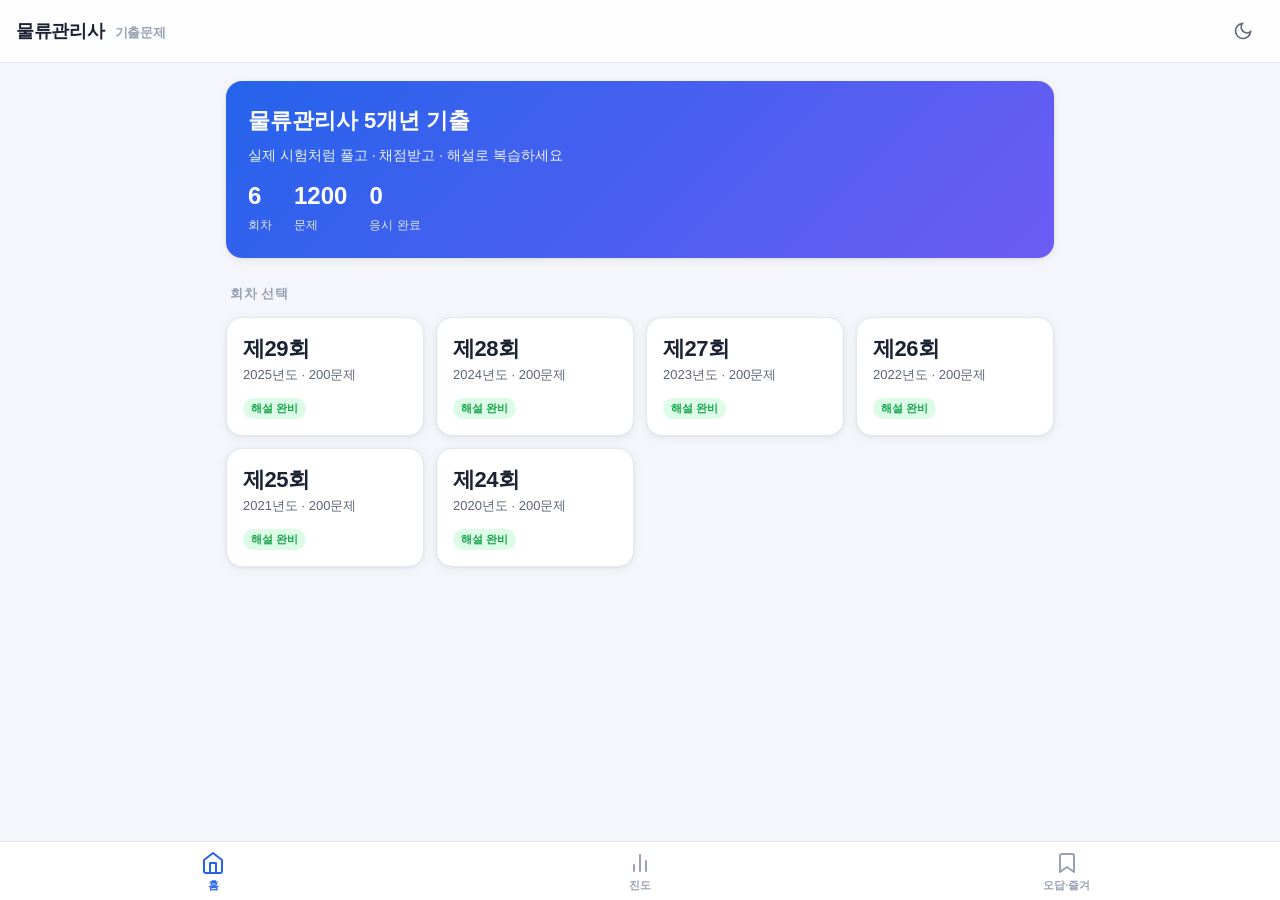
==== app/index.html @ 4aba22b7 "물류관리사 6개년 기출 풀이 PWA 앱 추가 + 24~27회 해설 800문항 생성 - app/ : 설치형 PWA (시험 풀이·자동채점·합격판정·해설·오답노트·진도) - docs/ " ====
<!DOCTYPE html>
<html lang="ko">
<head>
  <meta charset="UTF-8">
  <meta name="viewport" content="width=device-width, initial-scale=1.0, viewport-fit=cover">
  <title>물류관리사 기출문제</title>
  <meta name="description" content="물류관리사 5개년 기출문제 풀이 앱 · 해설 포함">
  <meta name="theme-color" content="#2563eb">
  <meta name="apple-mobile-web-app-capable" content="yes">
  <meta name="apple-mobile-web-app-status-bar-style" content="default">
  <meta name="apple-mobile-web-app-title" content="물류관리사 기출">
  <link rel="manifest" href="manifest.webmanifest">
  <link rel="apple-touch-icon" href="icons/apple-touch-icon.png">
  <link rel="stylesheet" href="css/style.css">
</head>
<body>
  <div id="app">
    <div class="loading">
      <div class="spinner"></div>
      <p>기출문제 불러오는 중…</p>
    </div>
  </div>
  <div id="toast"></div>
  <script src="js/app.js"></script>
</body>
</html>
---- app/css/style.css ----
/* ===== 물류관리사 기출문제 앱 — 디자인 시스템 ===== */
:root {
  --bg: #f4f6fb;
  --surface: #ffffff;
  --surface-2: #eef1f7;
  --text: #1a2233;
  --text-dim: #5b6577;
  --text-mute: #98a1b3;
  --border: #e2e7f0;
  --primary: #2563eb;
  --primary-dim: #dbe6ff;
  --primary-ink: #1747b8;
  --success: #16a34a;
  --success-bg: #dcfce7;
  --danger: #dc2626;
  --danger-bg: #fee2e2;
  --warn: #d97706;
  --warn-bg: #fef3c7;
  --shadow: 0 2px 12px rgba(20,30,60,.06), 0 1px 3px rgba(20,30,60,.05);
  --shadow-lg: 0 12px 40px rgba(20,30,60,.16);
  --radius: 16px;
  --radius-sm: 11px;
  --s1: #3b82f6; --s2: #8b5cf6; --s3: #06b6d4; --s4: #10b981; --s5: #f59e0b;
  --maxw: 860px;
}
:root[data-theme="dark"] {
  --bg: #0f1420;
  --surface: #182031;
  --surface-2: #212b3f;
  --text: #e7ecf5;
  --text-dim: #a3adc0;
  --text-mute: #74809a;
  --border: #2a344a;
  --primary: #4f83ff;
  --primary-dim: #1e2c4d;
  --primary-ink: #a9c5ff;
  --success: #34d399; --success-bg: #123726;
  --danger: #f87171; --danger-bg: #3a1a1c;
  --warn: #fbbf24; --warn-bg: #3a2c10;
  --shadow: 0 2px 14px rgba(0,0,0,.3);
  --shadow-lg: 0 16px 48px rgba(0,0,0,.5);
}

* { box-sizing: border-box; -webkit-tap-highlight-color: transparent; }
html, body { margin: 0; padding: 0; height: 100%; }
body {
  font-family: -apple-system, BlinkMacSystemFont, "Segoe UI", "Malgun Gothic",
    "Apple SD Gothic Neo", "Noto Sans KR", Roboto, sans-serif;
  background: var(--bg);
  color: var(--text);
  line-height: 1.6;
  font-size: 17px;
  -webkit-font-smoothing: antialiased;
  overscroll-behavior-y: none;
}
button { font-family: inherit; cursor: pointer; border: none; background: none; color: inherit; }
::selection { background: var(--primary-dim); }

/* ===== 레이아웃 ===== */
#app { min-height: 100%; display: flex; flex-direction: column; }
.topbar {
  position: sticky; top: 0; z-index: 40;
  display: flex; align-items: center; gap: 12px;
  padding: max(env(safe-area-inset-top), 10px) 16px 10px;
  background: color-mix(in srgb, var(--surface) 88%, transparent);
  backdrop-filter: saturate(1.6) blur(12px);
  border-bottom: 1px solid var(--border);
}
.topbar .brand { font-weight: 800; font-size: 18px; letter-spacing: -.02em; }
.topbar .brand small { color: var(--text-mute); font-weight: 600; font-size: 13px; margin-left: 6px; }
.topbar .spacer { flex: 1; }
.icon-btn {
  width: 42px; height: 42px; border-radius: 12px; display: grid; place-items: center;
  color: var(--text-dim); transition: background .15s;
}
.icon-btn:active { background: var(--surface-2); }
.back-btn {
  display: inline-flex; align-items: center; gap: 6px; font-weight: 700;
  color: var(--primary); font-size: 16px; padding: 8px 4px;
}

.screen { flex: 1; width: 100%; max-width: var(--maxw); margin: 0 auto; padding: 18px 16px 40px; }
.pagettl { font-size: 26px; font-weight: 800; letter-spacing: -.02em; margin: 6px 0 4px; }
.subttl { color: var(--text-dim); margin: 0 0 20px; font-size: 15px; }

/* ===== 홈: 연도 카드 ===== */
.hero {
  background: linear-gradient(135deg, var(--primary), #6d5cf5);
  color: #fff; border-radius: var(--radius); padding: 22px 22px 20px;
  margin-bottom: 22px; box-shadow: var(--shadow);
}
.hero h1 { margin: 0 0 6px; font-size: 22px; font-weight: 800; }
.hero p { margin: 0; opacity: .92; font-size: 14px; }
.hero .stat-row { display: flex; gap: 22px; margin-top: 16px; }
.hero .stat b { display: block; font-size: 24px; font-weight: 800; line-height: 1.1; }
.hero .stat span { font-size: 12px; opacity: .85; }

.section-label { font-size: 13px; font-weight: 800; color: var(--text-mute); text-transform: uppercase; letter-spacing: .04em; margin: 26px 4px 12px; }
.year-grid { display: grid; grid-template-columns: repeat(auto-fill, minmax(160px, 1fr)); gap: 12px; }
.year-card {
  background: var(--surface); border: 1px solid var(--border); border-radius: var(--radius);
  padding: 16px; text-align: left; box-shadow: var(--shadow); transition: transform .12s, box-shadow .12s;
  position: relative; overflow: hidden;
}
.year-card:active { transform: scale(.975); }
.year-card .rnd { font-size: 22px; font-weight: 800; letter-spacing: -.02em; }
.year-card .yr { color: var(--text-dim); font-size: 13px; margin-top: 2px; }
.year-card .meta { margin-top: 14px; display: flex; align-items: center; gap: 8px; flex-wrap: wrap; }
.year-card .best { font-size: 13px; color: var(--text-dim); }
.year-card .best b { color: var(--text); }
.badge { font-size: 11px; font-weight: 700; padding: 3px 8px; border-radius: 999px; }
.badge.ok { background: var(--success-bg); color: var(--success); }
.badge.wait { background: var(--warn-bg); color: var(--warn); }
.badge.pass { background: var(--success-bg); color: var(--success); }
.badge.fail { background: var(--danger-bg); color: var(--danger); }

/* ===== 리스트/버튼 ===== */
.btn {
  display: inline-flex; align-items: center; justify-content: center; gap: 8px;
  background: var(--primary); color: #fff; font-weight: 700; font-size: 16px;
  padding: 14px 20px; border-radius: 13px; width: 100%; transition: filter .15s, transform .1s;
}
.btn:active { transform: scale(.98); filter: brightness(.95); }
.btn.secondary { background: var(--surface-2); color: var(--text); }
.btn.ghost { background: transparent; color: var(--primary); border: 1.5px solid var(--border); }
.btn.danger { background: var(--danger); }
.btn:disabled { opacity: .5; }
.btn-row { display: flex; gap: 10px; }

.card { background: var(--surface); border: 1px solid var(--border); border-radius: var(--radius); box-shadow: var(--shadow); padding: 18px; }
.card + .card { margin-top: 12px; }

/* ===== 모드 선택 ===== */
.mode-list { display: flex; flex-direction: column; gap: 10px; margin-top: 4px; }
.mode-opt {
  display: flex; align-items: center; gap: 14px; text-align: left;
  background: var(--surface); border: 1.5px solid var(--border); border-radius: var(--radius);
  padding: 16px 18px; transition: border-color .15s, background .15s;
}
.mode-opt.active { border-color: var(--primary); background: var(--primary-dim); }
.mode-opt .ic { width: 40px; height: 40px; border-radius: 11px; display: grid; place-items: center; background: var(--surface-2); flex-shrink: 0; }
.mode-opt .t { flex: 1; }
.mode-opt .t b { display: block; font-size: 16px; }
.mode-opt .t span { font-size: 13px; color: var(--text-dim); }

.subject-chips { display: flex; flex-wrap: wrap; gap: 8px; margin-top: 6px; }
.chip {
  padding: 9px 15px; border-radius: 999px; font-size: 14px; font-weight: 600;
  background: var(--surface-2); color: var(--text-dim); border: 1.5px solid transparent;
}
.chip.active { background: var(--primary); color: #fff; }

/* ===== 시험 풀이 ===== */
.quiz-top {
  position: sticky; top: 0; z-index: 30; background: var(--surface);
  border-bottom: 1px solid var(--border); padding: max(env(safe-area-inset-top),8px) 14px 10px;
}
.quiz-top .row { display: flex; align-items: center; gap: 12px; }
.progress-track { flex: 1; height: 7px; background: var(--surface-2); border-radius: 999px; overflow: hidden; }
.progress-fill { height: 100%; background: var(--primary); border-radius: 999px; transition: width .3s; }
.quiz-top .timer { font-variant-numeric: tabular-nums; font-weight: 700; font-size: 15px; color: var(--text-dim); }
.quiz-top .qcount { font-weight: 700; font-size: 14px; color: var(--text-dim); }
.subject-tag { font-size: 12px; font-weight: 700; padding: 3px 9px; border-radius: 7px; color: #fff; }

.quiz-body { max-width: var(--maxw); margin: 0 auto; padding: 20px 16px 130px; }
.q-num { font-size: 14px; font-weight: 800; color: var(--primary); margin-bottom: 8px; }
.q-text { font-size: 19px; font-weight: 600; line-height: 1.65; margin-bottom: 22px; white-space: pre-wrap; word-break: keep-all; }
.options { display: flex; flex-direction: column; gap: 11px; }
.option {
  display: flex; align-items: flex-start; gap: 13px; text-align: left;
  background: var(--surface); border: 1.5px solid var(--border); border-radius: 14px;
  padding: 15px 16px; font-size: 16.5px; line-height: 1.55; transition: border-color .12s, background .12s;
  word-break: keep-all;
}
.option:active { background: var(--surface-2); }
.option .lbl {
  flex-shrink: 0; width: 28px; height: 28px; border-radius: 50%; display: grid; place-items: center;
  background: var(--surface-2); color: var(--text-dim); font-weight: 800; font-size: 15px;
}
.option.selected { border-color: var(--primary); background: var(--primary-dim); }
.option.selected .lbl { background: var(--primary); color: #fff; }
.option.correct { border-color: var(--success); background: var(--success-bg); }
.option.correct .lbl { background: var(--success); color: #fff; }
.option.wrong { border-color: var(--danger); background: var(--danger-bg); }
.option.wrong .lbl { background: var(--danger); color: #fff; }

/* 리뷰용 해설 박스 */
.explain {
  margin-top: 16px; background: var(--surface-2); border-radius: 14px; padding: 16px 17px;
  border-left: 4px solid var(--primary);
}
.explain .hd { font-weight: 800; font-size: 14px; margin-bottom: 7px; display: flex; align-items: center; gap: 7px; }
.explain p { margin: 0 0 4px; font-size: 15.5px; line-height: 1.7; }
.explain .tip { margin-top: 12px; background: var(--warn-bg); color: var(--warn); border-radius: 10px; padding: 10px 12px; font-size: 14px; font-weight: 600; }
.explain .rel { margin-top: 10px; font-size: 13px; color: var(--text-dim); }
.explain .rel b { color: var(--text); }
.explain.empty { border-left-color: var(--text-mute); color: var(--text-dim); font-size: 14px; }

/* 하단 네비 바 (풀이) */
.quiz-nav {
  position: fixed; bottom: 0; left: 0; right: 0; z-index: 30;
  background: color-mix(in srgb, var(--surface) 92%, transparent); backdrop-filter: blur(10px);
  border-top: 1px solid var(--border);
  padding: 10px 14px max(env(safe-area-inset-bottom),12px);
  display: flex; gap: 10px; align-items: center;
}
.quiz-nav .nav-btn {
  flex: 1; padding: 13px; border-radius: 12px; font-weight: 700; font-size: 15px;
  background: var(--surface-2); color: var(--text); display: flex; align-items: center; justify-content: center; gap: 6px;
}
.quiz-nav .nav-btn.primary { background: var(--primary); color: #fff; flex: 1.6; }
.quiz-nav .nav-btn:disabled { opacity: .4; }
.grid-btn { width: 48px; height: 48px; flex: 0 0 auto; border-radius: 12px; background: var(--surface-2); display: grid; place-items: center; color: var(--text-dim); }
.flag-btn.on { color: var(--warn); }

/* 문제 그리드 시트 */
.sheet-backdrop { position: fixed; inset: 0; z-index: 60; background: rgba(0,0,0,.4); display: flex; align-items: flex-end; }
.sheet { background: var(--surface); width: 100%; max-width: var(--maxw); margin: 0 auto; border-radius: 20px 20px 0 0; padding: 8px 18px calc(env(safe-area-inset-bottom) + 20px); max-height: 78vh; overflow-y: auto; }
.sheet .handle { width: 40px; height: 4px; background: var(--border); border-radius: 999px; margin: 8px auto 14px; }
.sheet h3 { margin: 4px 0 14px; font-size: 18px; }
.qgrid { display: grid; grid-template-columns: repeat(auto-fill, minmax(46px,1fr)); gap: 8px; }
.qgrid .qg {
  aspect-ratio: 1; border-radius: 11px; font-weight: 700; font-size: 15px; display: grid; place-items: center;
  background: var(--surface-2); color: var(--text-dim); border: 1.5px solid transparent; position: relative;
}
.qgrid .qg.answered { background: var(--primary-dim); color: var(--primary-ink); border-color: var(--primary); }
.qgrid .qg.current { outline: 2.5px solid var(--primary); outline-offset: 1px; }
.qgrid .qg.flagged::after { content: ""; position: absolute; top: 4px; right: 4px; width: 7px; height: 7px; border-radius: 50%; background: var(--warn); }
.qgrid .qg.correct { background: var(--success-bg); color: var(--success); border-color: var(--success); }
.qgrid .qg.incorrect { background: var(--danger-bg); color: var(--danger); border-color: var(--danger); }
.subj-divider { grid-column: 1/-1; font-size: 12px; font-weight: 800; color: var(--text-mute); margin: 10px 0 2px; }

/* ===== 결과 화면 ===== */
.result-hero { text-align: center; padding: 24px 0 10px; }
.result-hero .verdict { font-size: 34px; font-weight: 900; letter-spacing: -.02em; }
.result-hero .verdict.pass { color: var(--success); }
.result-hero .verdict.fail { color: var(--danger); }
.result-hero .avg { font-size: 15px; color: var(--text-dim); margin-top: 4px; }
.ring-wrap { display: grid; place-items: center; margin: 8px 0 4px; }
.score-bars { display: flex; flex-direction: column; gap: 12px; margin-top: 8px; }
.score-bar .top { display: flex; justify-content: space-between; align-items: baseline; margin-bottom: 6px; }
.score-bar .nm { font-weight: 700; font-size: 15px; }
.score-bar .sc { font-weight: 800; font-size: 15px; font-variant-numeric: tabular-nums; }
.score-bar .sc small { color: var(--text-mute); font-weight: 600; }
.bar-track { height: 12px; background: var(--surface-2); border-radius: 999px; overflow: hidden; position: relative; }
.bar-track .fill { height: 100%; border-radius: 999px; transition: width .5s; }
.bar-track .cut { position: absolute; top: -3px; bottom: -3px; width: 2px; background: var(--text-mute); opacity: .6; }
.fail-flag { color: var(--danger); font-size: 12px; font-weight: 700; margin-left: 6px; }

/* ===== 진도/통계 ===== */
.hist-row { display: flex; align-items: center; gap: 12px; padding: 13px 0; border-bottom: 1px solid var(--border); }
.hist-row:last-child { border: none; }
.hist-row .d { flex: 1; }
.hist-row .d b { font-weight: 700; }
.hist-row .d span { display: block; font-size: 12.5px; color: var(--text-mute); }
.hist-row .sc { font-weight: 800; font-variant-numeric: tabular-nums; }

.empty-state { text-align: center; color: var(--text-mute); padding: 60px 20px; }
.empty-state svg { opacity: .4; margin-bottom: 14px; }

/* ===== 하단 탭바 ===== */
.tabbar {
  position: sticky; bottom: 0; z-index: 40; display: flex;
  background: color-mix(in srgb, var(--surface) 92%, transparent); backdrop-filter: blur(12px);
  border-top: 1px solid var(--border); padding-bottom: env(safe-area-inset-bottom);
}
.tabbar button { flex: 1; display: flex; flex-direction: column; align-items: center; gap: 3px; padding: 9px 0 7px; color: var(--text-mute); font-size: 11px; font-weight: 600; }
.tabbar button.active { color: var(--primary); }
.tabbar button svg { width: 24px; height: 24px; }

/* ===== 토스트 ===== */
#toast { position: fixed; bottom: 90px; left: 50%; transform: translateX(-50%) translateY(20px); z-index: 90; background: #1a2233; color: #fff; padding: 12px 20px; border-radius: 12px; font-size: 14px; font-weight: 600; opacity: 0; pointer-events: none; transition: all .25s; box-shadow: var(--shadow-lg); }
#toast.show { opacity: 1; transform: translateX(-50%) translateY(0); }

/* 로딩 */
.loading { display: grid; place-items: center; min-height: 70vh; gap: 16px; color: var(--text-dim); }
.spinner { width: 40px; height: 40px; border: 3px solid var(--surface-2); border-top-color: var(--primary); border-radius: 50%; animation: spin .8s linear infinite; }
@keyframes spin { to { transform: rotate(360deg); } }

.hidden { display: none !important; }
.fade-in { animation: fade .25s ease; }
@keyframes fade { from { opacity: 0; transform: translateY(6px); } to { opacity: 1; transform: none; } }

/* 태블릿/큰 화면 */
@media (min-width: 720px) {
  body { font-size: 18px; }
  .q-text { font-size: 21px; }
  .option { font-size: 18px; padding: 17px 19px; }
}
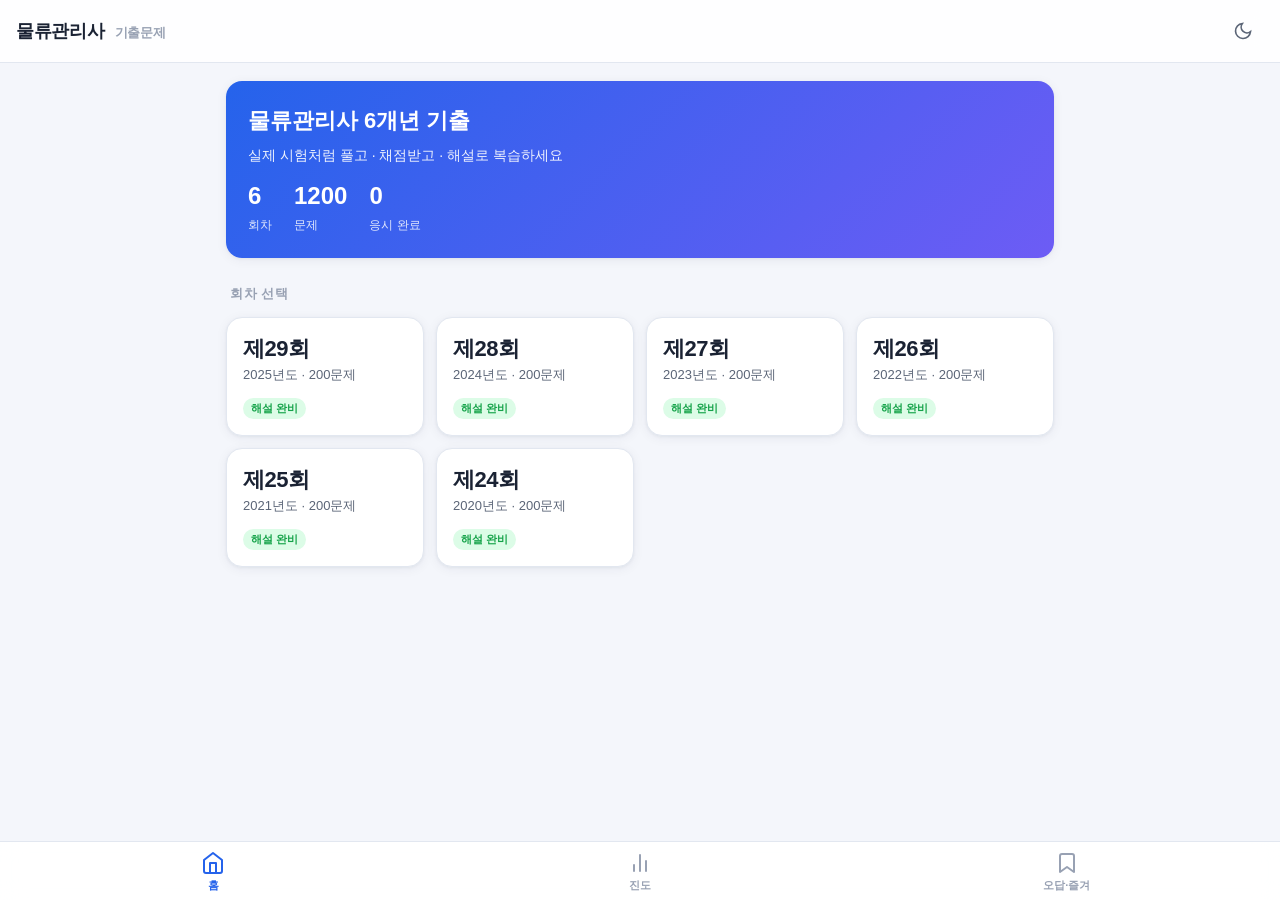
==== commit b6c4c117: "앱 아이콘을 물류관리사용으로 교체하고, 추출 파이프라인을 tools/로 추가 아이콘 - 다른 앱(SQLD)에서 가져온 아이콘이 그대로 남아 있었다. 데이터베이스 실린더에   'SQ" ====
--- a/app/index.html
+++ b/app/index.html
@@ -4,12 +4,14 @@
   <meta charset="UTF-8">
   <meta name="viewport" content="width=device-width, initial-scale=1.0, viewport-fit=cover">
   <title>물류관리사 기출문제</title>
-  <meta name="description" content="물류관리사 5개년 기출문제 풀이 앱 · 해설 포함">
+  <meta name="description" content="물류관리사 6개년 기출문제 풀이 앱 · 해설 포함">
   <meta name="theme-color" content="#2563eb">
   <meta name="apple-mobile-web-app-capable" content="yes">
   <meta name="apple-mobile-web-app-status-bar-style" content="default">
   <meta name="apple-mobile-web-app-title" content="물류관리사 기출">
   <link rel="manifest" href="manifest.webmanifest">
+  <link rel="icon" type="image/svg+xml" href="icons/icon.svg">
+  <link rel="icon" type="image/png" sizes="192x192" href="icons/icon-192.png">
   <link rel="apple-touch-icon" href="icons/apple-touch-icon.png">
   <link rel="stylesheet" href="css/style.css">
 </head>
--- a/app/css/style.css
+++ b/app/css/style.css
@@ -184,6 +184,45 @@
 .option.wrong { border-color: var(--danger); background: var(--danger-bg); }
 .option.wrong .lbl { background: var(--danger); color: #fff; }
 
+/* 지문 속 표 · 박스 (실제 시험지 양식) */
+.qbox {
+  border: 1.5px solid var(--text-mute); border-radius: 6px;
+  padding: 14px 16px; margin: 0 0 20px; background: var(--surface);
+  display: flex; flex-direction: column; gap: 5px;
+  font-size: 15.5px; line-height: 1.62; word-break: keep-all;
+}
+.qtable-wrap { margin: 0 0 20px; overflow-x: auto; -webkit-overflow-scrolling: touch; }
+.qtable {
+  border-collapse: collapse; width: 100%; min-width: max-content;
+  font-size: 14.5px; line-height: 1.5; background: var(--surface);
+}
+.qtable th, .qtable td {
+  border: 1px solid var(--text-mute); padding: 8px 10px;
+  text-align: center; vertical-align: middle; word-break: keep-all;
+}
+.qtable th { background: var(--surface-2); font-weight: 700; }
+
+/* 선지 자체가 표인 문제 */
+.opt-head {
+  display: grid; grid-template-columns: 28px 1fr 1.6fr; gap: 13px;
+  padding: 0 16px 6px; font-size: 13px; font-weight: 700; color: var(--text-dim);
+}
+.opt-head span { text-align: center; }
+.option.cells { display: grid; grid-template-columns: 28px 1fr 1.6fr; gap: 13px; align-items: center; }
+.option.cells .oc { font-size: 15px; line-height: 1.5; }
+.option.cells .oc:first-of-type { font-weight: 700; }
+
+/* 연습 모드: 답을 고른 직후의 정오답 표시 */
+.feedback { margin-top: 18px; }
+.feedback .verdict-row {
+  display: flex; align-items: center; gap: 10px; flex-wrap: wrap;
+  padding: 12px 14px; border-radius: 12px; font-size: 15px;
+}
+.feedback.ok .verdict-row { background: var(--success-bg); color: var(--success); }
+.feedback.no .verdict-row { background: var(--danger-bg); color: var(--danger); }
+.feedback .mark { font-size: 19px; font-weight: 800; }
+.feedback .ans { margin-left: auto; font-size: 13.5px; font-weight: 700; color: var(--text-dim); }
+
 /* 리뷰용 해설 박스 */
 .explain {
   margin-top: 16px; background: var(--surface-2); border-radius: 14px; padding: 16px 17px;
